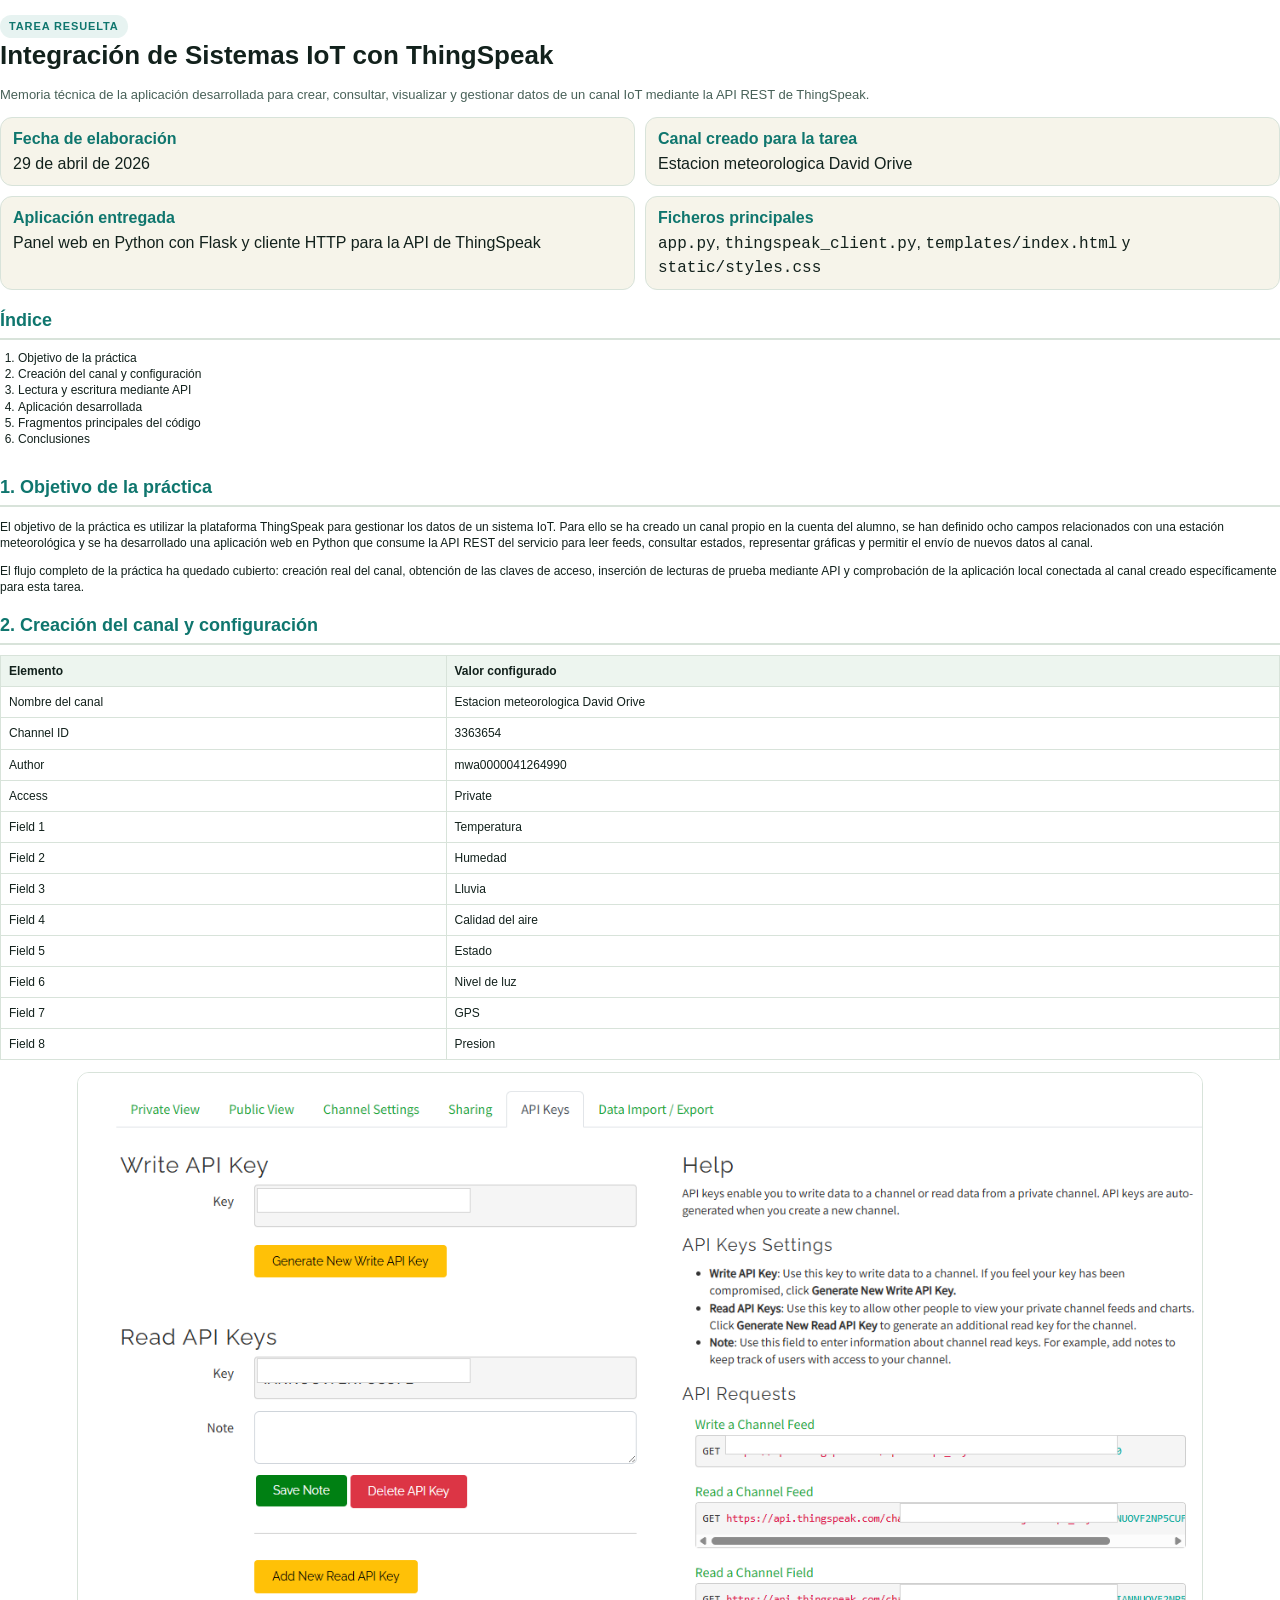
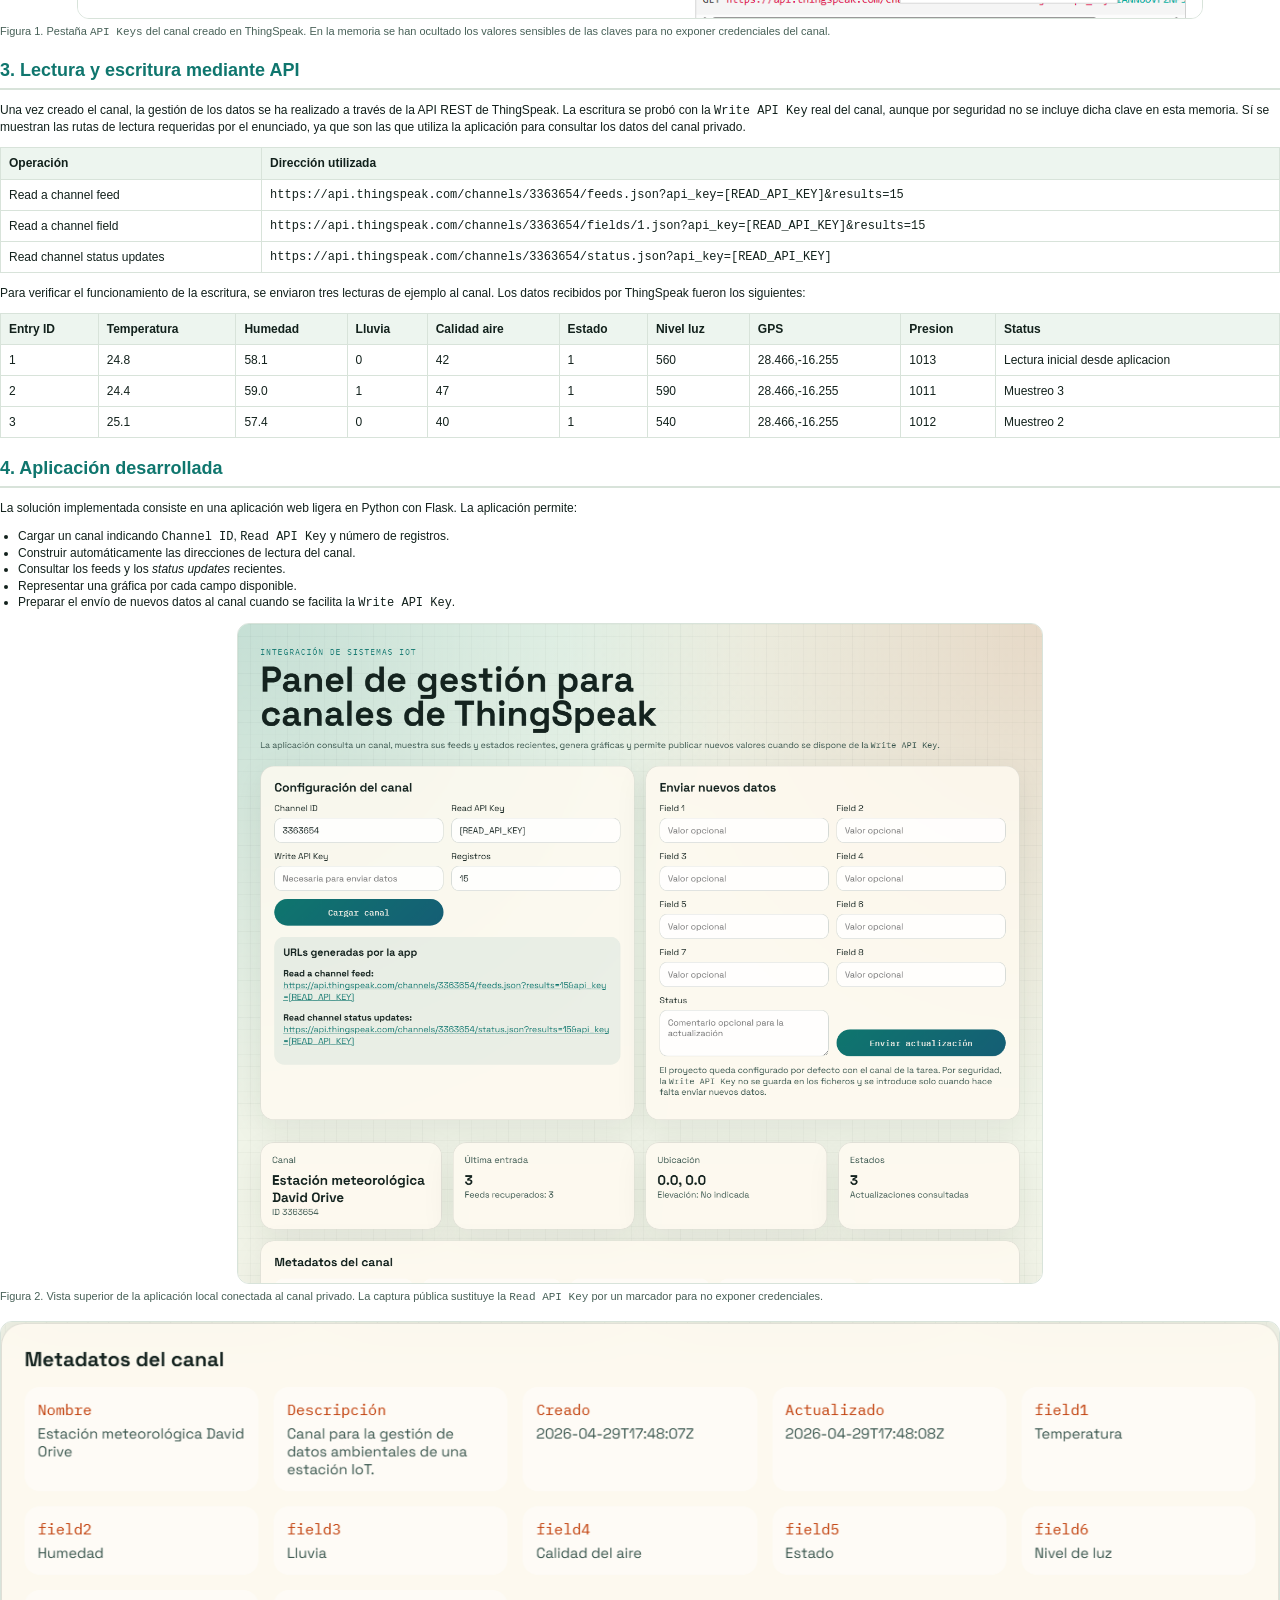
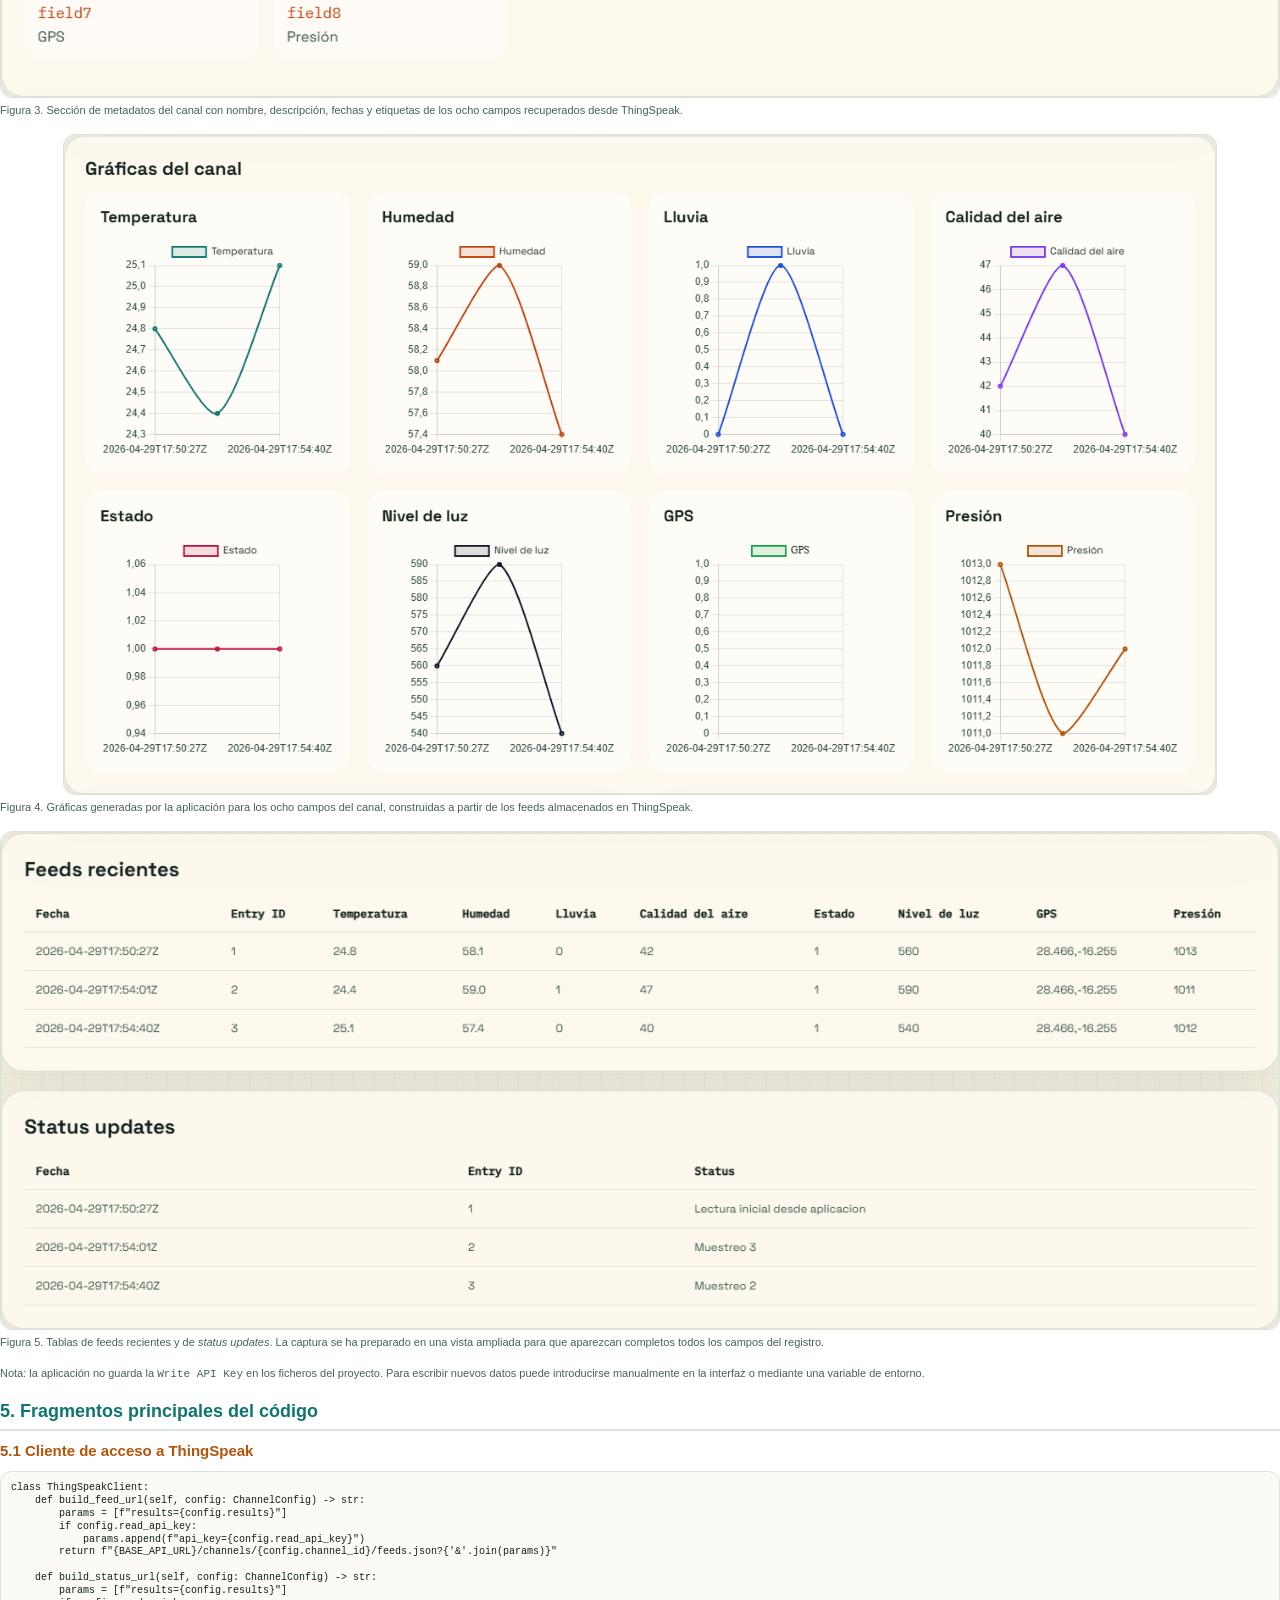
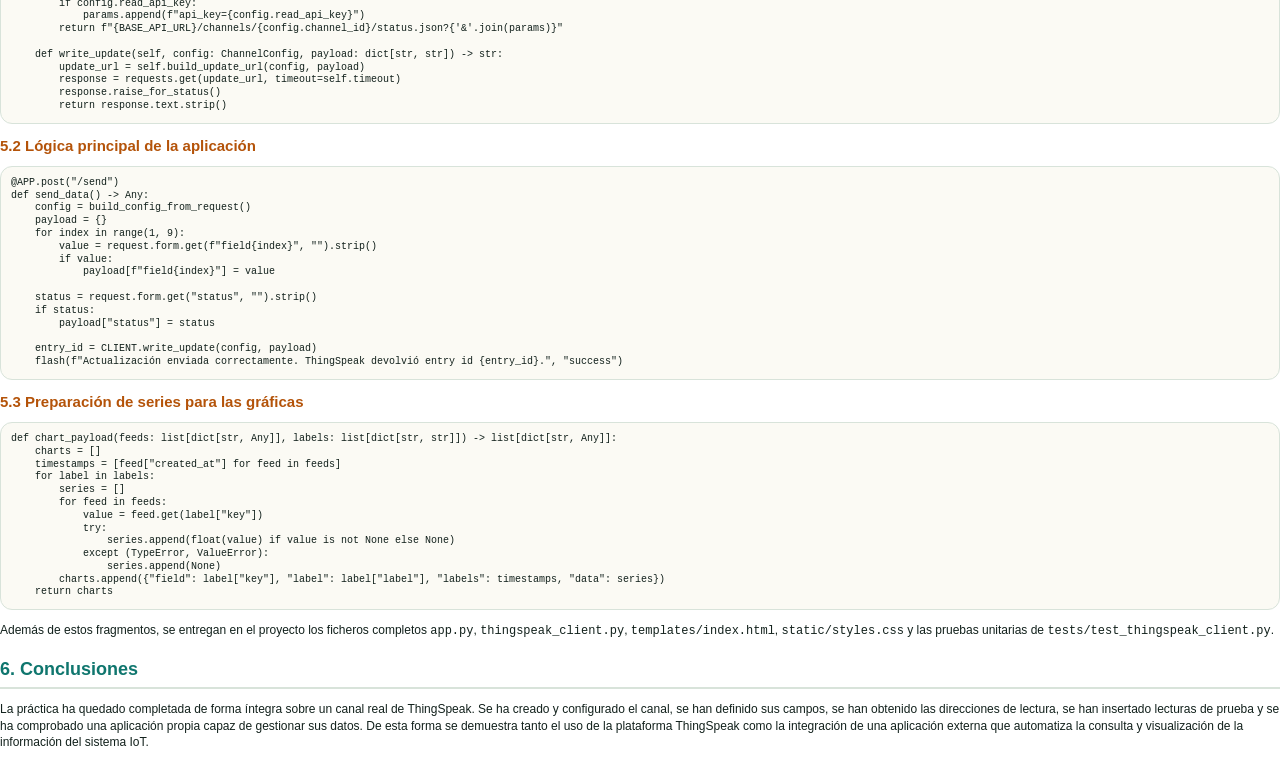
==== report/memoria_iot_thingspeak.html @ 66de347d "Initial public release" ====
<!doctype html>
<html lang="es">
  <head>
    <meta charset="utf-8">
    <title>Memoria - Integraci&oacute;n de Sistemas IoT</title>
    <style>
      @page {
        size: A4;
        margin: 1.1cm;
      }

      :root {
        --ink: #12211c;
        --muted: #486158;
        --accent: #0f766e;
        --accent-2: #b45309;
        --line: #d8e3da;
        --panel: #f6f4ea;
      }

      * {
        box-sizing: border-box;
      }

      body {
        margin: 0;
        color: var(--ink);
        font-family: "Segoe UI", Tahoma, sans-serif;
        line-height: 1.34;
        background: #fff;
      }

      h1,
      h2,
      h3 {
        margin: 0 0 10px;
      }

      h1 {
        font-size: 26px;
      }

      h2 {
        margin-top: 18px;
        padding-bottom: 6px;
        border-bottom: 2px solid var(--line);
        color: var(--accent);
        font-size: 18px;
      }

      h3 {
        font-size: 15px;
        color: var(--accent-2);
      }

      p,
      li,
      td,
      th {
        font-size: 12px;
      }

      .cover {
        padding: 14px 0 10px;
      }

      .tag {
        display: inline-block;
        padding: 4px 9px;
        border-radius: 999px;
        background: #e7f3f1;
        color: var(--accent);
        font-size: 11px;
        font-weight: 700;
        letter-spacing: 0.08em;
        text-transform: uppercase;
      }

      .subtitle {
        color: var(--muted);
        font-size: 13px;
      }

      .info-grid {
        display: grid;
        grid-template-columns: 1fr 1fr;
        gap: 10px;
        margin-top: 14px;
      }

      .card {
        padding: 10px 12px;
        border: 1px solid var(--line);
        border-radius: 12px;
        background: var(--panel);
      }

      .card strong {
        display: block;
        margin-bottom: 4px;
        color: var(--accent);
      }

      .index {
        margin: 8px 0 0;
        padding-left: 18px;
      }

      .small {
        color: var(--muted);
        font-size: 11px;
      }

      .mono {
        font-family: Consolas, "Courier New", monospace;
        word-break: break-word;
      }

      table {
        width: 100%;
        border-collapse: collapse;
        margin-top: 10px;
      }

      th,
      td {
        padding: 7px 8px;
        border: 1px solid var(--line);
        text-align: left;
        vertical-align: top;
      }

      th {
        background: #edf5ef;
      }

      .figure {
        margin: 12px 0 16px;
        page-break-inside: avoid;
      }

      .figure img {
        display: block;
        width: auto;
        max-width: 88%;
        max-height: 175mm;
        margin: 0 auto;
        border: 1px solid var(--line);
        border-radius: 12px;
      }

      .figure.wide img {
        max-width: 100%;
      }

      .caption {
        margin-top: 5px;
        color: var(--muted);
        font-size: 11px;
      }

      pre {
        margin: 8px 0 12px;
        padding: 10px;
        overflow: hidden;
        border: 1px solid var(--line);
        border-radius: 12px;
        background: #fbfaf4;
        font-size: 10px;
        line-height: 1.28;
        white-space: pre-wrap;
      }

      ul,
      ol {
        margin: 8px 0 0;
        padding-left: 18px;
      }

      .page-break {
        page-break-before: always;
      }
    </style>
  </head>
  <body>
    <section class="cover">
      <span class="tag">Tarea resuelta</span>
      <h1>Integraci&oacute;n de Sistemas IoT con ThingSpeak</h1>
      <p class="subtitle">
        Memoria t&eacute;cnica de la aplicaci&oacute;n desarrollada para crear, consultar, visualizar y gestionar datos
        de un canal IoT mediante la API REST de ThingSpeak.
      </p>

      <div class="info-grid">
        <div class="card">
          <strong>Fecha de elaboraci&oacute;n</strong>
          29 de abril de 2026
        </div>
        <div class="card">
          <strong>Canal creado para la tarea</strong>
          Estacion meteorologica David Orive
        </div>
        <div class="card">
          <strong>Aplicaci&oacute;n entregada</strong>
          Panel web en Python con Flask y cliente HTTP para la API de ThingSpeak
        </div>
        <div class="card">
          <strong>Ficheros principales</strong>
          <span class="mono">app.py</span>, <span class="mono">thingspeak_client.py</span>,
          <span class="mono">templates/index.html</span> y <span class="mono">static/styles.css</span>
        </div>
      </div>

      <h2>&Iacute;ndice</h2>
      <ol class="index">
        <li>Objetivo de la pr&aacute;ctica</li>
        <li>Creaci&oacute;n del canal y configuraci&oacute;n</li>
        <li>Lectura y escritura mediante API</li>
        <li>Aplicaci&oacute;n desarrollada</li>
        <li>Fragmentos principales del c&oacute;digo</li>
        <li>Conclusiones</li>
      </ol>
    </section>

    <h2>1. Objetivo de la pr&aacute;ctica</h2>
    <p>
      El objetivo de la pr&aacute;ctica es utilizar la plataforma ThingSpeak para gestionar los datos de un sistema
      IoT. Para ello se ha creado un canal propio en la cuenta del alumno, se han definido ocho campos
      relacionados con una estaci&oacute;n meteorol&oacute;gica y se ha desarrollado una aplicaci&oacute;n web en Python que
      consume la API REST del servicio para leer feeds, consultar estados, representar gr&aacute;ficas y permitir el
      env&iacute;o de nuevos datos al canal.
    </p>
    <p>
      El flujo completo de la pr&aacute;ctica ha quedado cubierto: creaci&oacute;n real del canal, obtenci&oacute;n de las claves de
      acceso, inserci&oacute;n de lecturas de prueba mediante API y comprobaci&oacute;n de la aplicaci&oacute;n local conectada al
      canal creado espec&iacute;ficamente para esta tarea.
    </p>

    <h2>2. Creaci&oacute;n del canal y configuraci&oacute;n</h2>
    <table>
      <thead>
        <tr>
          <th>Elemento</th>
          <th>Valor configurado</th>
        </tr>
      </thead>
      <tbody>
        <tr>
          <td>Nombre del canal</td>
          <td>Estacion meteorologica David Orive</td>
        </tr>
        <tr>
          <td>Channel ID</td>
          <td>3363654</td>
        </tr>
        <tr>
          <td>Author</td>
          <td>mwa0000041264990</td>
        </tr>
        <tr>
          <td>Access</td>
          <td>Private</td>
        </tr>
        <tr>
          <td>Field 1</td>
          <td>Temperatura</td>
        </tr>
        <tr>
          <td>Field 2</td>
          <td>Humedad</td>
        </tr>
        <tr>
          <td>Field 3</td>
          <td>Lluvia</td>
        </tr>
        <tr>
          <td>Field 4</td>
          <td>Calidad del aire</td>
        </tr>
        <tr>
          <td>Field 5</td>
          <td>Estado</td>
        </tr>
        <tr>
          <td>Field 6</td>
          <td>Nivel de luz</td>
        </tr>
        <tr>
          <td>Field 7</td>
          <td>GPS</td>
        </tr>
        <tr>
          <td>Field 8</td>
          <td>Presion</td>
        </tr>
      </tbody>
    </table>

    <div class="figure">
      <img src="assets/api_keys_redacted.png" alt="Pesta&ntilde;a API Keys del canal creado en ThingSpeak">
      <div class="caption">
        Figura 1. Pesta&ntilde;a <span class="mono">API Keys</span> del canal creado en ThingSpeak. En la memoria
        se han ocultado los valores sensibles de las claves para no exponer credenciales del canal.
      </div>
    </div>

    <h2>3. Lectura y escritura mediante API</h2>
    <p>
      Una vez creado el canal, la gesti&oacute;n de los datos se ha realizado a trav&eacute;s de la API REST de ThingSpeak.
      La escritura se prob&oacute; con la <span class="mono">Write API Key</span> real del canal, aunque por seguridad no
      se incluye dicha clave en esta memoria. S&iacute; se muestran las rutas de lectura requeridas por el enunciado,
      ya que son las que utiliza la aplicaci&oacute;n para consultar los datos del canal privado.
    </p>

    <table>
      <thead>
        <tr>
          <th>Operaci&oacute;n</th>
          <th>Direcci&oacute;n utilizada</th>
        </tr>
      </thead>
      <tbody>
        <tr>
          <td>Read a channel feed</td>
          <td class="mono">https://api.thingspeak.com/channels/3363654/feeds.json?api_key=[READ_API_KEY]&amp;results=15</td>
        </tr>
        <tr>
          <td>Read a channel field</td>
          <td class="mono">https://api.thingspeak.com/channels/3363654/fields/1.json?api_key=[READ_API_KEY]&amp;results=15</td>
        </tr>
        <tr>
          <td>Read channel status updates</td>
          <td class="mono">https://api.thingspeak.com/channels/3363654/status.json?api_key=[READ_API_KEY]</td>
        </tr>
      </tbody>
    </table>

    <p>
      Para verificar el funcionamiento de la escritura, se enviaron tres lecturas de ejemplo al canal. Los datos
      recibidos por ThingSpeak fueron los siguientes:
    </p>

    <table>
      <thead>
        <tr>
          <th>Entry ID</th>
          <th>Temperatura</th>
          <th>Humedad</th>
          <th>Lluvia</th>
          <th>Calidad aire</th>
          <th>Estado</th>
          <th>Nivel luz</th>
          <th>GPS</th>
          <th>Presion</th>
          <th>Status</th>
        </tr>
      </thead>
      <tbody>
        <tr>
          <td>1</td>
          <td>24.8</td>
          <td>58.1</td>
          <td>0</td>
          <td>42</td>
          <td>1</td>
          <td>560</td>
          <td>28.466,-16.255</td>
          <td>1013</td>
          <td>Lectura inicial desde aplicacion</td>
        </tr>
        <tr>
          <td>2</td>
          <td>24.4</td>
          <td>59.0</td>
          <td>1</td>
          <td>47</td>
          <td>1</td>
          <td>590</td>
          <td>28.466,-16.255</td>
          <td>1011</td>
          <td>Muestreo 3</td>
        </tr>
        <tr>
          <td>3</td>
          <td>25.1</td>
          <td>57.4</td>
          <td>0</td>
          <td>40</td>
          <td>1</td>
          <td>540</td>
          <td>28.466,-16.255</td>
          <td>1012</td>
          <td>Muestreo 2</td>
        </tr>
      </tbody>
    </table>

    <h2>4. Aplicaci&oacute;n desarrollada</h2>
    <p>
      La soluci&oacute;n implementada consiste en una aplicaci&oacute;n web ligera en Python con Flask. La aplicaci&oacute;n permite:
    </p>
    <ul>
      <li>Cargar un canal indicando <span class="mono">Channel ID</span>, <span class="mono">Read API Key</span> y n&uacute;mero de registros.</li>
      <li>Construir autom&aacute;ticamente las direcciones de lectura del canal.</li>
      <li>Consultar los feeds y los <em>status updates</em> recientes.</li>
      <li>Representar una gr&aacute;fica por cada campo disponible.</li>
      <li>Preparar el env&iacute;o de nuevos datos al canal cuando se facilita la <span class="mono">Write API Key</span>.</li>
    </ul>

    <div class="page-break"></div>
    <div class="figure wide">
      <img src="assets/app_section_overview.png" alt="Vista superior de la aplicaci&oacute;n local">
      <div class="caption">
        Figura 2. Vista superior de la aplicaci&oacute;n local conectada al canal privado. La captura p&uacute;blica
        sustituye la <span class="mono">Read API Key</span> por un marcador para no exponer credenciales.
      </div>
    </div>

    <div class="figure wide">
      <img src="assets/app_section_metadata.png" alt="Metadatos del canal en la aplicaci&oacute;n">
      <div class="caption">
        Figura 3. Secci&oacute;n de metadatos del canal con nombre, descripci&oacute;n, fechas y etiquetas de los ocho campos
        recuperados desde ThingSpeak.
      </div>
    </div>

    <div class="figure wide">
      <img src="assets/app_section_charts.png" alt="Gr&aacute;ficas del canal en la aplicaci&oacute;n">
      <div class="caption">
        Figura 4. Gr&aacute;ficas generadas por la aplicaci&oacute;n para los ocho campos del canal, construidas a partir
        de los feeds almacenados en ThingSpeak.
      </div>
    </div>

    <div class="figure wide">
      <img src="assets/app_section_tables.png" alt="Tablas de feeds y estados en la aplicaci&oacute;n">
      <div class="caption">
        Figura 5. Tablas de feeds recientes y de <em>status updates</em>. La captura se ha preparado en una vista
        ampliada para que aparezcan completos todos los campos del registro.
      </div>
    </div>

    <p class="small">
      Nota: la aplicaci&oacute;n no guarda la <span class="mono">Write API Key</span> en los ficheros del proyecto. Para
      escribir nuevos datos puede introducirse manualmente en la interfaz o mediante una variable de entorno.
    </p>

    <h2>5. Fragmentos principales del c&oacute;digo</h2>
    <h3>5.1 Cliente de acceso a ThingSpeak</h3>
    <pre>class ThingSpeakClient:
    def build_feed_url(self, config: ChannelConfig) -> str:
        params = [f"results={config.results}"]
        if config.read_api_key:
            params.append(f"api_key={config.read_api_key}")
        return f"{BASE_API_URL}/channels/{config.channel_id}/feeds.json?{'&amp;'.join(params)}"

    def build_status_url(self, config: ChannelConfig) -> str:
        params = [f"results={config.results}"]
        if config.read_api_key:
            params.append(f"api_key={config.read_api_key}")
        return f"{BASE_API_URL}/channels/{config.channel_id}/status.json?{'&amp;'.join(params)}"

    def write_update(self, config: ChannelConfig, payload: dict[str, str]) -> str:
        update_url = self.build_update_url(config, payload)
        response = requests.get(update_url, timeout=self.timeout)
        response.raise_for_status()
        return response.text.strip()</pre>

    <h3>5.2 L&oacute;gica principal de la aplicaci&oacute;n</h3>
    <pre>@APP.post("/send")
def send_data() -> Any:
    config = build_config_from_request()
    payload = {}
    for index in range(1, 9):
        value = request.form.get(f"field{index}", "").strip()
        if value:
            payload[f"field{index}"] = value

    status = request.form.get("status", "").strip()
    if status:
        payload["status"] = status

    entry_id = CLIENT.write_update(config, payload)
    flash(f"Actualizaci&oacute;n enviada correctamente. ThingSpeak devolvi&oacute; entry id {entry_id}.", "success")</pre>

    <h3>5.3 Preparaci&oacute;n de series para las gr&aacute;ficas</h3>
    <pre>def chart_payload(feeds: list[dict[str, Any]], labels: list[dict[str, str]]) -> list[dict[str, Any]]:
    charts = []
    timestamps = [feed["created_at"] for feed in feeds]
    for label in labels:
        series = []
        for feed in feeds:
            value = feed.get(label["key"])
            try:
                series.append(float(value) if value is not None else None)
            except (TypeError, ValueError):
                series.append(None)
        charts.append({"field": label["key"], "label": label["label"], "labels": timestamps, "data": series})
    return charts</pre>

    <p>
      Adem&aacute;s de estos fragmentos, se entregan en el proyecto los ficheros completos
      <span class="mono">app.py</span>, <span class="mono">thingspeak_client.py</span>,
      <span class="mono">templates/index.html</span>, <span class="mono">static/styles.css</span> y
      las pruebas unitarias de <span class="mono">tests/test_thingspeak_client.py</span>.
    </p>

    <h2>6. Conclusiones</h2>
    <p>
      La pr&aacute;ctica ha quedado completada de forma &iacute;ntegra sobre un canal real de ThingSpeak. Se ha creado y
      configurado el canal, se han definido sus campos, se han obtenido las direcciones de lectura, se han
      insertado lecturas de prueba y se ha comprobado una aplicaci&oacute;n propia capaz de gestionar sus datos. De
      esta forma se demuestra tanto el uso de la plataforma ThingSpeak como la integraci&oacute;n de una aplicaci&oacute;n
      externa que automatiza la consulta y visualizaci&oacute;n de la informaci&oacute;n del sistema IoT.
    </p>
  </body>
</html>
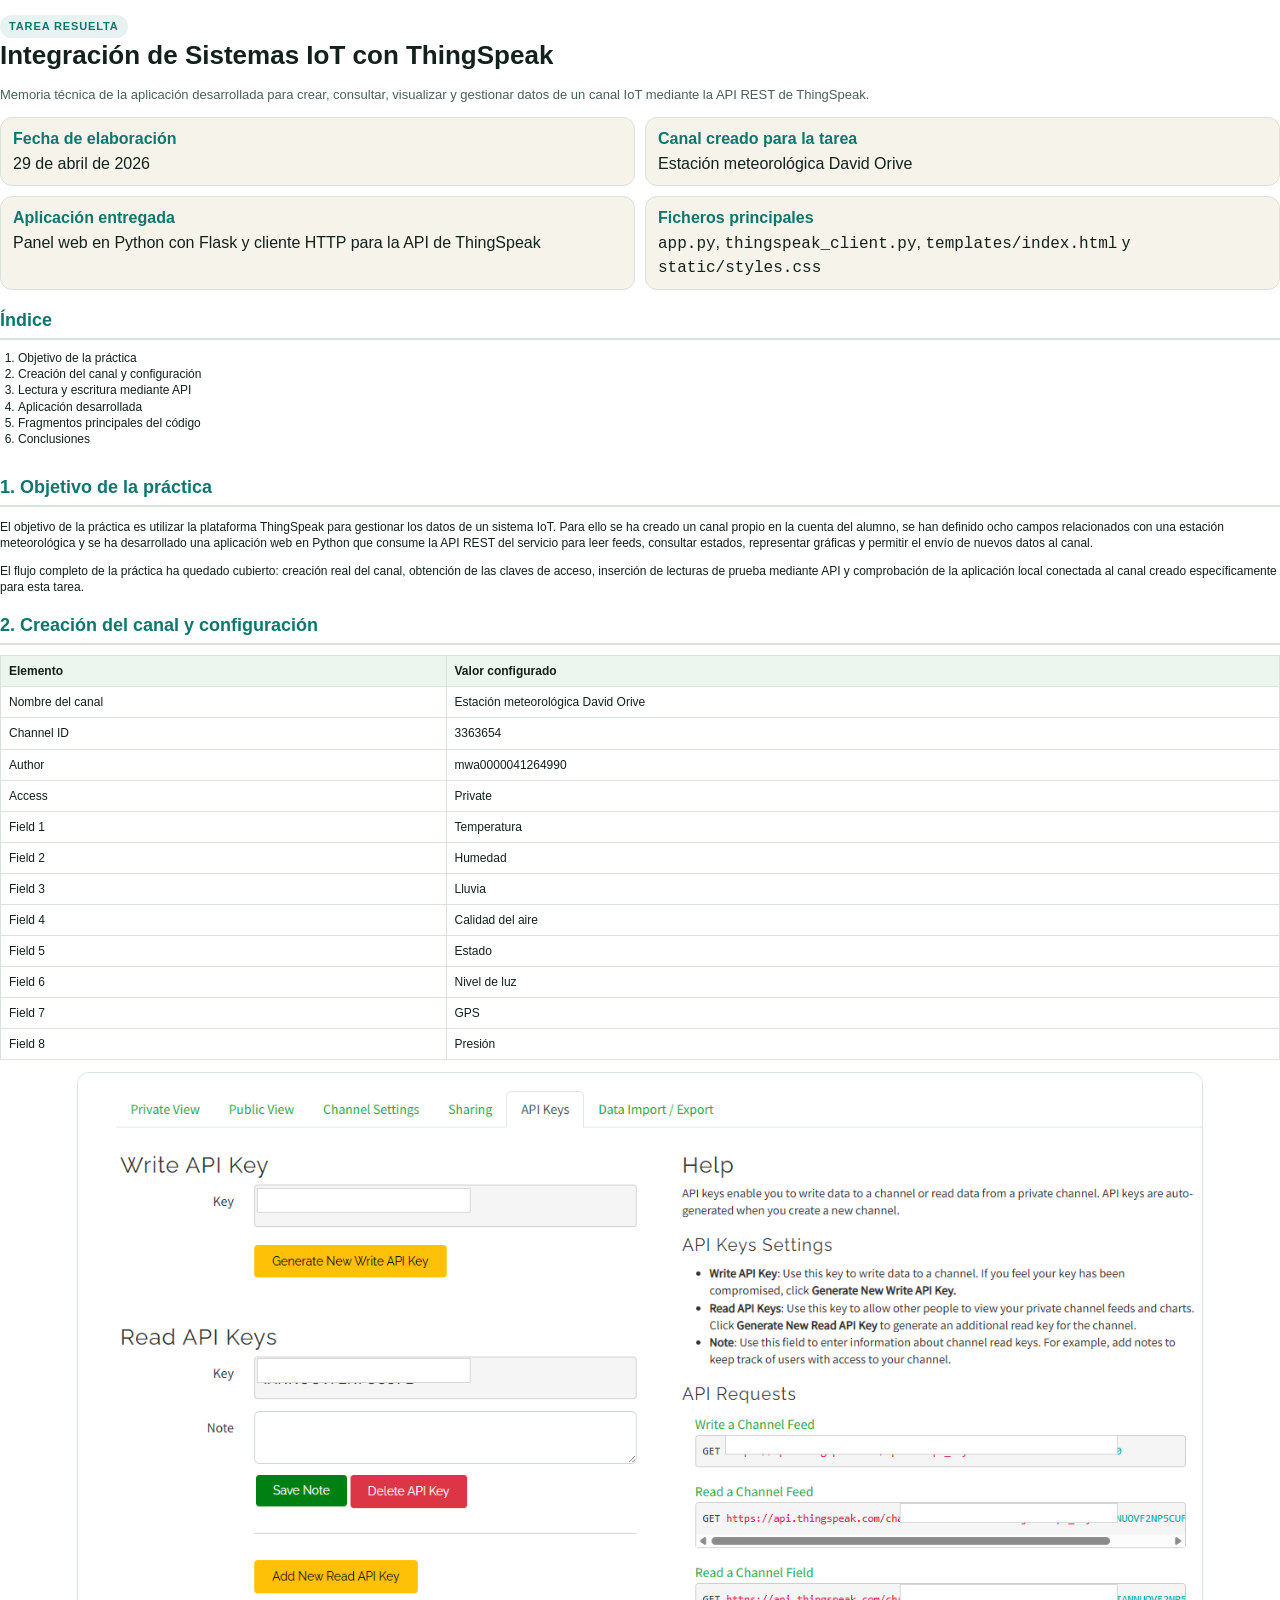
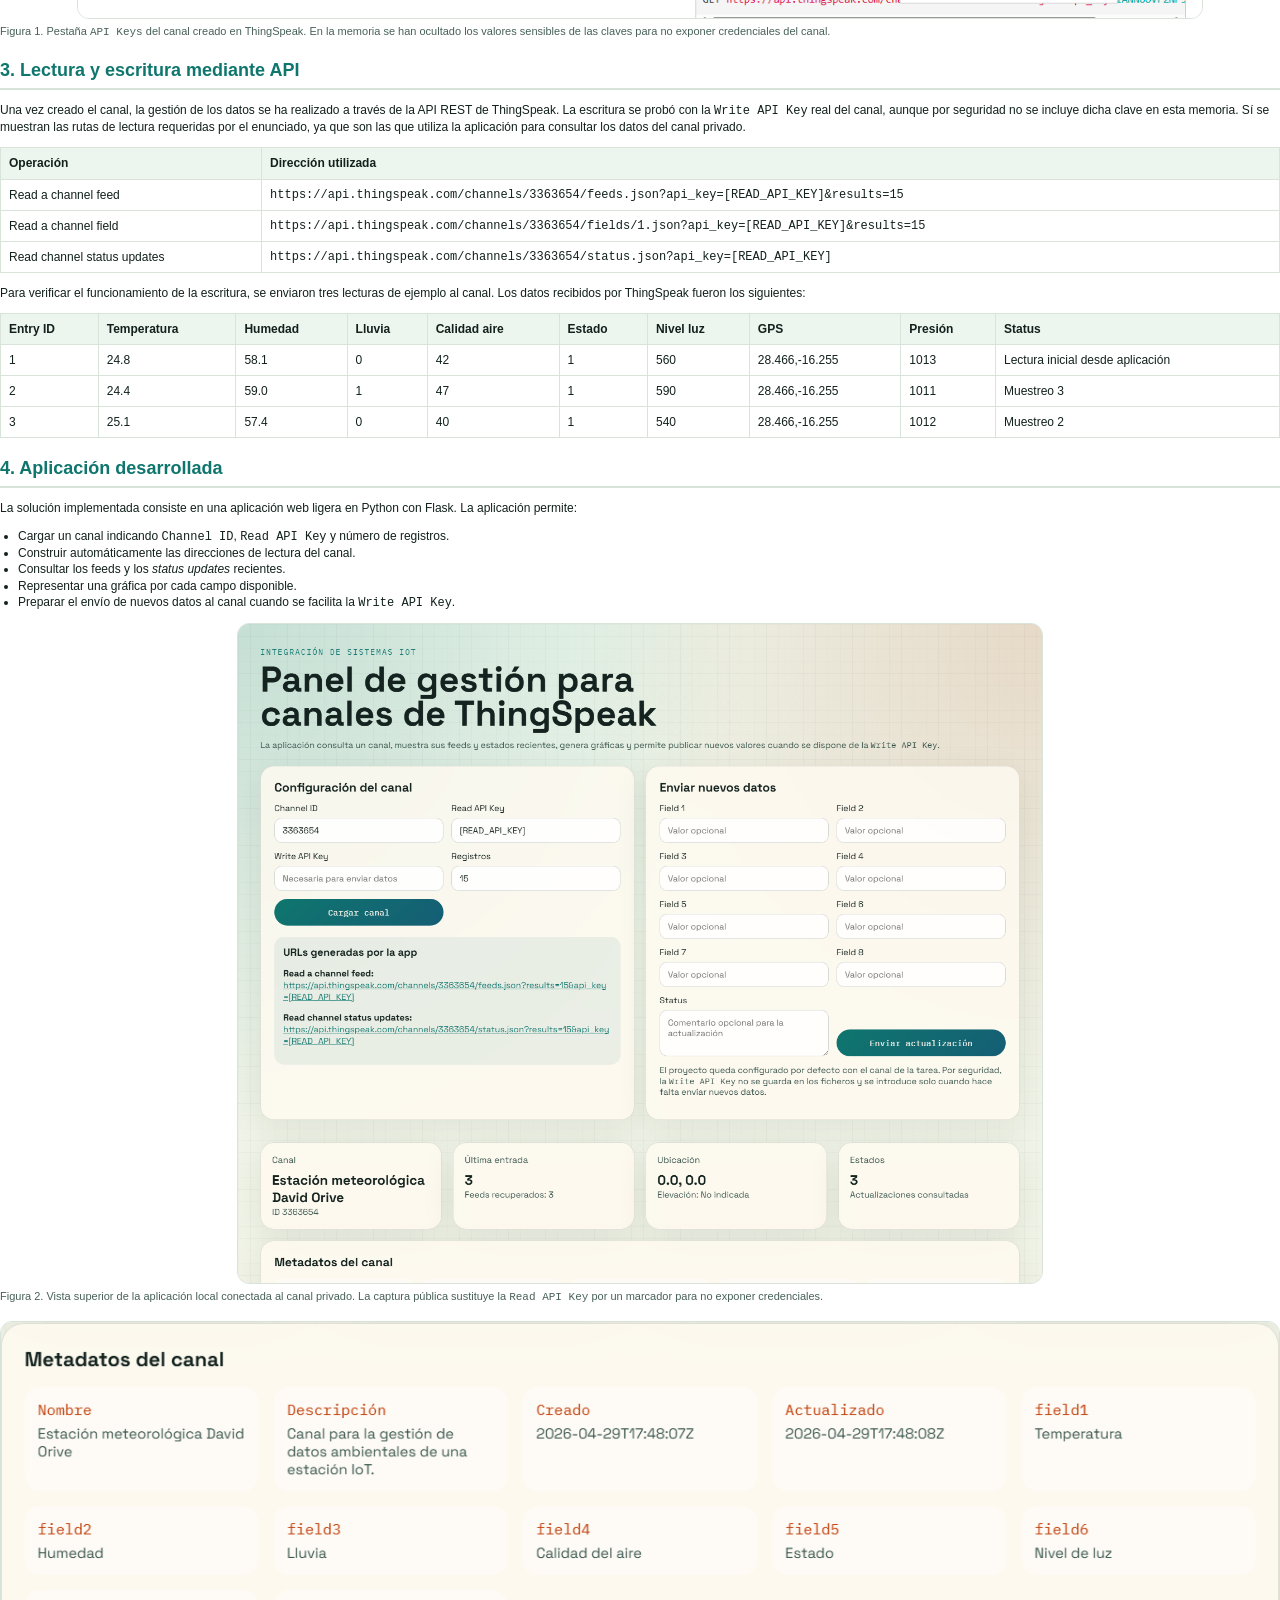
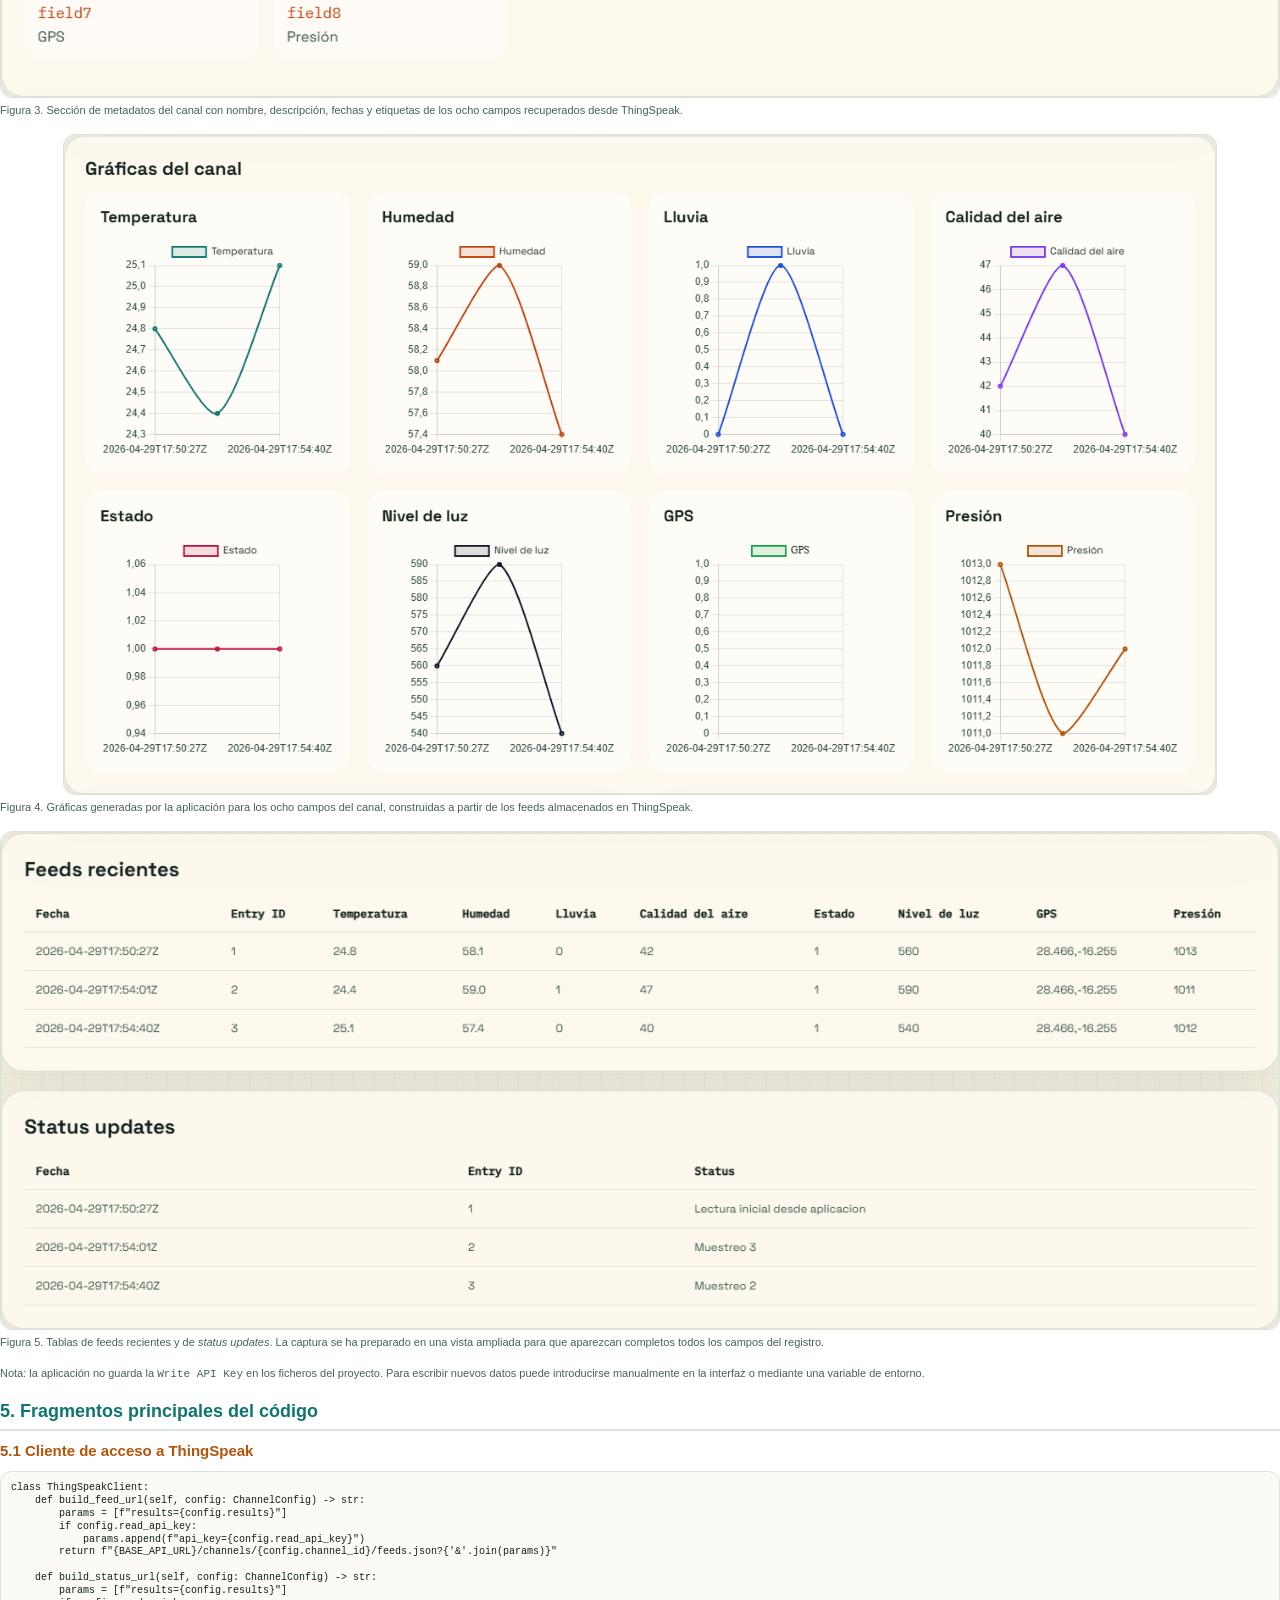
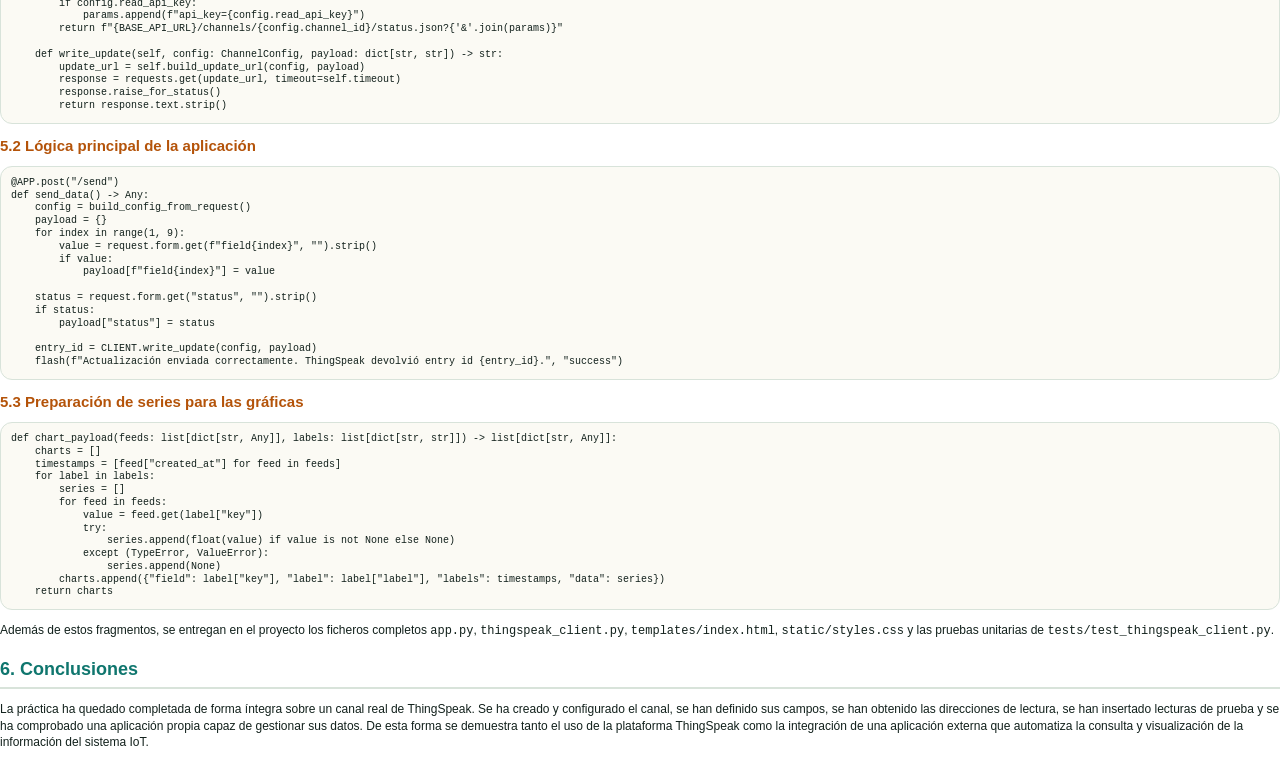
==== commit d0842c5b: "Corrige tildes en documentacion publica" ====
--- a/report/memoria_iot_thingspeak.html
+++ b/report/memoria_iot_thingspeak.html
@@ -198,7 +198,7 @@
         </div>
         <div class="card">
           <strong>Canal creado para la tarea</strong>
-          Estacion meteorologica David Orive
+          Estación meteorológica David Orive
         </div>
         <div class="card">
           <strong>Aplicaci&oacute;n entregada</strong>
@@ -247,7 +247,7 @@
       <tbody>
         <tr>
           <td>Nombre del canal</td>
-          <td>Estacion meteorologica David Orive</td>
+          <td>Estación meteorológica David Orive</td>
         </tr>
         <tr>
           <td>Channel ID</td>
@@ -291,7 +291,7 @@
         </tr>
         <tr>
           <td>Field 8</td>
-          <td>Presion</td>
+          <td>Presión</td>
         </tr>
       </tbody>
     </table>
@@ -351,7 +351,7 @@
           <th>Estado</th>
           <th>Nivel luz</th>
           <th>GPS</th>
-          <th>Presion</th>
+          <th>Presión</th>
           <th>Status</th>
         </tr>
       </thead>
@@ -366,7 +366,7 @@
           <td>560</td>
           <td>28.466,-16.255</td>
           <td>1013</td>
-          <td>Lectura inicial desde aplicacion</td>
+          <td>Lectura inicial desde aplicación</td>
         </tr>
         <tr>
           <td>2</td>
